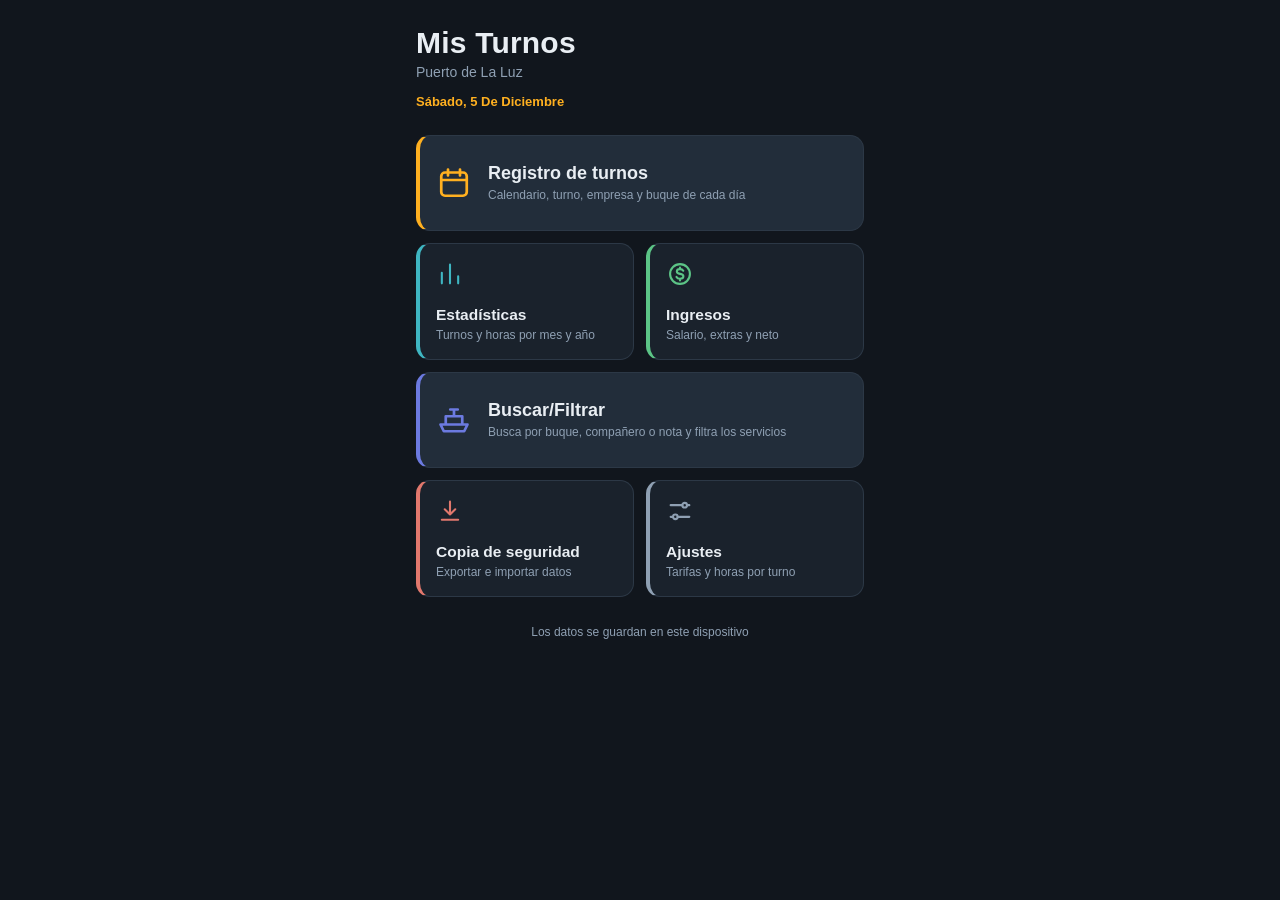
==== index.html @ 4993c2cf "Add files via upload" ====
<!DOCTYPE html>
<html lang="es">
<head>
<meta charset="UTF-8">
<meta name="viewport" content="width=device-width, initial-scale=1, maximum-scale=1, viewport-fit=cover">
<title>Mis Turnos</title>
<link rel="manifest" href="manifest.json">
<meta name="theme-color" content="#11161d">
<meta name="mobile-web-app-capable" content="yes">
<meta name="apple-mobile-web-app-capable" content="yes">
<meta name="apple-mobile-web-app-status-bar-style" content="black-translucent">
<meta name="apple-mobile-web-app-title" content="Mis Turnos">
<link rel="icon" type="image/png" sizes="192x192" href="icons/icon-192.png">
<link rel="apple-touch-icon" href="icons/icon-192.png">
<style>
  :root{
    --bg:#11161d; --surface:#1a222c; --surface2:#222d3a; --border:#2c3846;
    --text:#e9eef3; --text-dim:#8fa0b3;
    --amber:#ffb020; --teal:#3fb6c2; --indigo:#6c7ae0; --violet:#c15fd6;
    --green:#5cc486; --coral:#e2786d;
  }
  *{box-sizing:border-box;-webkit-tap-highlight-color:transparent;}
  html,body{margin:0;min-height:100%;background:var(--bg);color:var(--text);
    font-family:-apple-system,BlinkMacSystemFont,"Segoe UI",Roboto,Helvetica,Arial,sans-serif;}
  body{padding-top:env(safe-area-inset-top,0px);padding-bottom:env(safe-area-inset-bottom,0px);}
  .wrap{max-width:480px;margin:0 auto;padding:26px 16px 40px;}

  header{margin-bottom:26px;}
  header h1{font-size:30px;font-weight:800;letter-spacing:.2px;margin:0;}
  header .place{color:var(--text-dim);font-size:14px;margin-top:4px;}
  header .date{color:var(--amber);font-size:13px;font-weight:600;margin-top:14px;text-transform:capitalize;}

  .menu{display:grid;grid-template-columns:1fr 1fr;gap:12px;}
  .btn{
    --c:var(--amber);
    display:flex;flex-direction:column;justify-content:space-between;gap:18px;
    min-height:112px;padding:16px;border-radius:14px;text-decoration:none;color:var(--text);
    background:var(--surface);border:1px solid var(--border);border-left:4px solid var(--c);
    transition:transform .12s, background .12s;
  }
  .btn:active{transform:scale(.97);background:var(--surface2);}
  .btn:focus-visible{outline:2px solid var(--c);outline-offset:2px;}
  .btn svg{width:28px;height:28px;stroke:var(--c);fill:none;stroke-width:1.8;stroke-linecap:round;stroke-linejoin:round;}
  .btn .t{font-size:15.5px;font-weight:700;line-height:1.2;}
  .btn .d{font-size:12px;color:var(--text-dim);margin-top:3px;line-height:1.3;}
  .btn.main{grid-column:1/-1;flex-direction:row;align-items:center;justify-content:flex-start;gap:16px;min-height:96px;background:var(--surface2);}
  .btn.main svg{width:36px;height:36px;flex-shrink:0;}
  .btn.main .t{font-size:18px;}

  .foot{text-align:center;color:var(--text-dim);font-size:12px;margin-top:28px;}
  @media (prefers-reduced-motion:reduce){.btn{transition:none;}}
</style>
</head>
<body>
<div class="wrap">

  <header>
    <h1>Mis Turnos</h1>
    <div class="place">Puerto de La Luz</div>
    <div class="date" id="fecha"></div>
  </header>

  <nav class="menu">

    <a class="btn main" href="registro.html" style="--c:var(--amber)">
      <svg viewBox="0 0 24 24"><rect x="3.5" y="5" width="17" height="15.5" rx="2.5"/><path d="M8 3v4M16 3v4M3.5 10h17"/></svg>
      <div><div class="t">Registro de turnos</div><div class="d">Calendario, turno, empresa y buque de cada día</div></div>
    </a>

    <a class="btn" href="estadisticas.html" style="--c:var(--teal)">
      <svg viewBox="0 0 24 24"><path d="M5 20V11M12 20V4M19 20v-6"/></svg>
      <div><div class="t">Estadísticas</div><div class="d">Turnos y horas por mes y año</div></div>
    </a>

    <a class="btn" href="ingresos.html" style="--c:var(--green)">
      <svg viewBox="0 0 24 24"><circle cx="12" cy="12" r="8.5"/><path d="M14.8 9.2c-.5-.9-1.5-1.4-2.8-1.4-1.6 0-2.7.8-2.7 2 0 3 5.6 1.2 5.6 4.2 0 1.2-1.2 2.1-2.9 2.1-1.4 0-2.5-.6-3-1.6M12 6.5v1.3M12 16.2v1.3"/></svg>
      <div><div class="t">Ingresos</div><div class="d">Salario, extras y neto</div></div>
    </a>

    <a class="btn main" href="buscar.html" style="--c:var(--indigo)">
      <svg viewBox="0 0 24 24"><path d="M3 15l2.2 4.5h13.6L21 15H3zM6.5 15V9.5h11V15M12 9.5V5M9.5 5h5"/></svg>
      <div><div class="t">Buscar/Filtrar</div><div class="d">Busca por buque, compañero o nota y filtra los servicios</div></div>
    </a>

    <a class="btn" href="copia.html" style="--c:var(--coral)">
      <svg viewBox="0 0 24 24"><path d="M12 4v11M7.5 10.5L12 15l4.5-4.5M5 19.5h14"/></svg>
      <div><div class="t">Copia de seguridad</div><div class="d">Exportar e importar datos</div></div>
    </a>

    <a class="btn" href="ajustes.html" style="--c:var(--text-dim)">
      <svg viewBox="0 0 24 24"><path d="M4 7h10M18 7h2M4 17h2M10 17h10"/><circle cx="16" cy="7" r="2"/><circle cx="8" cy="17" r="2"/></svg>
      <div><div class="t">Ajustes</div><div class="d">Tarifas y horas por turno</div></div>
    </a>

  </nav>

  <div class="foot">Los datos se guardan en este dispositivo</div>
</div>

<script>
  document.getElementById('fecha').textContent =
    new Date().toLocaleDateString('es-ES',{weekday:'long',day:'numeric',month:'long'});

  if('serviceWorker' in navigator){
    window.addEventListener('load',()=>{
      navigator.serviceWorker.register('./service-worker.js').catch(()=>{});
    });
  }
</script>
</body>
</html>
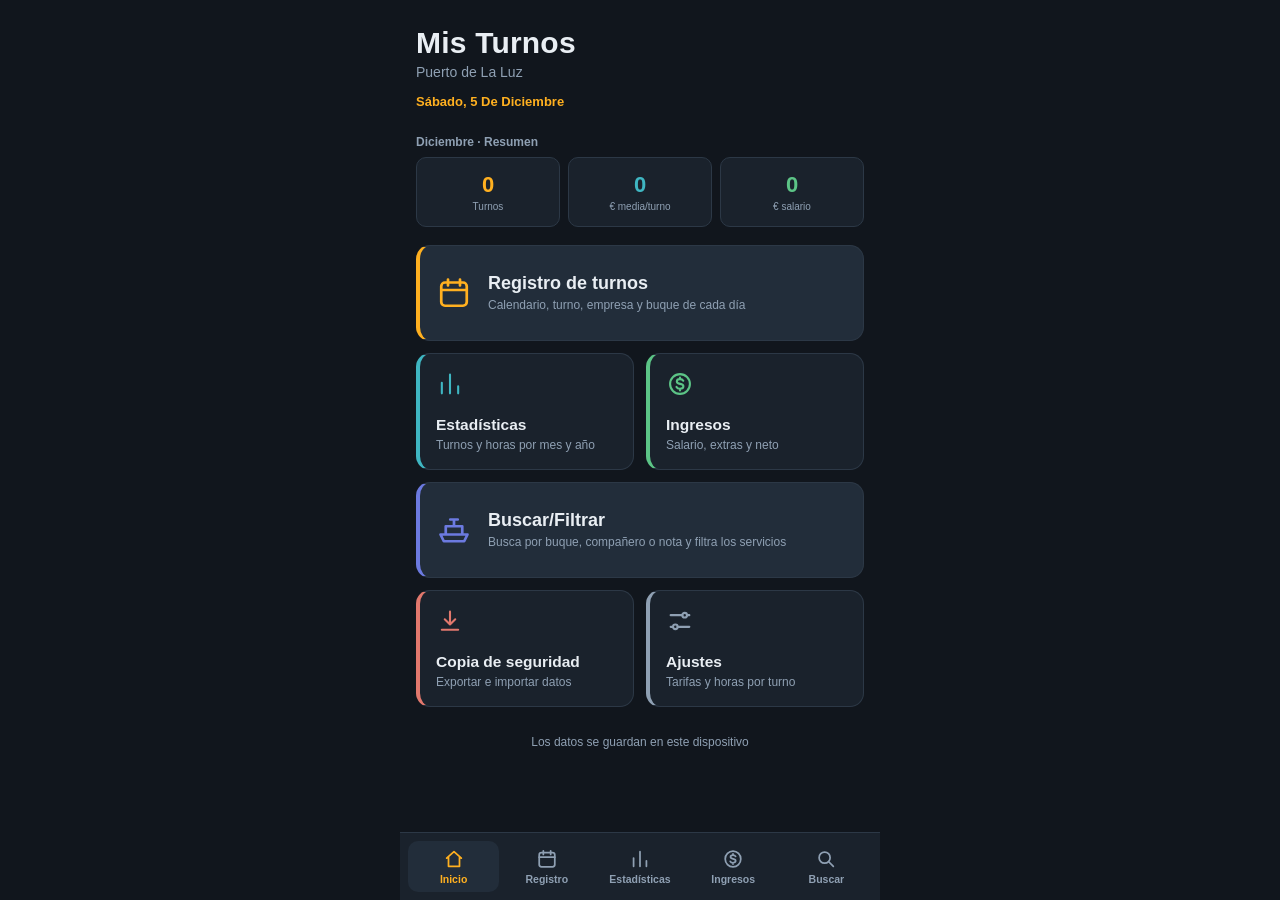
==== commit 8235504b: "Add files via upload" ====
--- a/index.html
+++ b/index.html
@@ -9,50 +9,13 @@
 <meta name="mobile-web-app-capable" content="yes">
 <meta name="apple-mobile-web-app-capable" content="yes">
 <meta name="apple-mobile-web-app-status-bar-style" content="black-translucent">
-<meta name="apple-mobile-web-app-title" content="Mis Turnos">
+<meta name="apple-mobile-web-app-title" content="Turnos 2">
 <link rel="icon" type="image/png" sizes="192x192" href="icons/icon-192.png">
 <link rel="apple-touch-icon" href="icons/icon-192.png">
-<style>
-  :root{
-    --bg:#11161d; --surface:#1a222c; --surface2:#222d3a; --border:#2c3846;
-    --text:#e9eef3; --text-dim:#8fa0b3;
-    --amber:#ffb020; --teal:#3fb6c2; --indigo:#6c7ae0; --violet:#c15fd6;
-    --green:#5cc486; --coral:#e2786d;
-  }
-  *{box-sizing:border-box;-webkit-tap-highlight-color:transparent;}
-  html,body{margin:0;min-height:100%;background:var(--bg);color:var(--text);
-    font-family:-apple-system,BlinkMacSystemFont,"Segoe UI",Roboto,Helvetica,Arial,sans-serif;}
-  body{padding-top:env(safe-area-inset-top,0px);padding-bottom:env(safe-area-inset-bottom,0px);}
-  .wrap{max-width:480px;margin:0 auto;padding:26px 16px 40px;}
-
-  header{margin-bottom:26px;}
-  header h1{font-size:30px;font-weight:800;letter-spacing:.2px;margin:0;}
-  header .place{color:var(--text-dim);font-size:14px;margin-top:4px;}
-  header .date{color:var(--amber);font-size:13px;font-weight:600;margin-top:14px;text-transform:capitalize;}
-
-  .menu{display:grid;grid-template-columns:1fr 1fr;gap:12px;}
-  .btn{
-    --c:var(--amber);
-    display:flex;flex-direction:column;justify-content:space-between;gap:18px;
-    min-height:112px;padding:16px;border-radius:14px;text-decoration:none;color:var(--text);
-    background:var(--surface);border:1px solid var(--border);border-left:4px solid var(--c);
-    transition:transform .12s, background .12s;
-  }
-  .btn:active{transform:scale(.97);background:var(--surface2);}
-  .btn:focus-visible{outline:2px solid var(--c);outline-offset:2px;}
-  .btn svg{width:28px;height:28px;stroke:var(--c);fill:none;stroke-width:1.8;stroke-linecap:round;stroke-linejoin:round;}
-  .btn .t{font-size:15.5px;font-weight:700;line-height:1.2;}
-  .btn .d{font-size:12px;color:var(--text-dim);margin-top:3px;line-height:1.3;}
-  .btn.main{grid-column:1/-1;flex-direction:row;align-items:center;justify-content:flex-start;gap:16px;min-height:96px;background:var(--surface2);}
-  .btn.main svg{width:36px;height:36px;flex-shrink:0;}
-  .btn.main .t{font-size:18px;}
-
-  .foot{text-align:center;color:var(--text-dim);font-size:12px;margin-top:28px;}
-  @media (prefers-reduced-motion:reduce){.btn{transition:none;}}
-</style>
+<link rel="stylesheet" href="estilo.css">
 </head>
 <body>
-<div class="wrap">
+<div class="wrap portada">
 
   <header>
     <h1>Mis Turnos</h1>
@@ -60,34 +23,36 @@
     <div class="date" id="fecha"></div>
   </header>
 
+  <section class="panel" id="panel"></section>
+
   <nav class="menu">
 
-    <a class="btn main" href="registro.html" style="--c:var(--amber)">
+    <a class="btn main c-amber" href="registro.html">
       <svg viewBox="0 0 24 24"><rect x="3.5" y="5" width="17" height="15.5" rx="2.5"/><path d="M8 3v4M16 3v4M3.5 10h17"/></svg>
       <div><div class="t">Registro de turnos</div><div class="d">Calendario, turno, empresa y buque de cada día</div></div>
     </a>
 
-    <a class="btn" href="estadisticas.html" style="--c:var(--teal)">
+    <a class="btn c-teal" href="estadisticas.html">
       <svg viewBox="0 0 24 24"><path d="M5 20V11M12 20V4M19 20v-6"/></svg>
       <div><div class="t">Estadísticas</div><div class="d">Turnos y horas por mes y año</div></div>
     </a>
 
-    <a class="btn" href="ingresos.html" style="--c:var(--green)">
+    <a class="btn c-green" href="ingresos.html">
       <svg viewBox="0 0 24 24"><circle cx="12" cy="12" r="8.5"/><path d="M14.8 9.2c-.5-.9-1.5-1.4-2.8-1.4-1.6 0-2.7.8-2.7 2 0 3 5.6 1.2 5.6 4.2 0 1.2-1.2 2.1-2.9 2.1-1.4 0-2.5-.6-3-1.6M12 6.5v1.3M12 16.2v1.3"/></svg>
       <div><div class="t">Ingresos</div><div class="d">Salario, extras y neto</div></div>
     </a>
 
-    <a class="btn main" href="buscar.html" style="--c:var(--indigo)">
+    <a class="btn main c-indigo" href="buscar.html">
       <svg viewBox="0 0 24 24"><path d="M3 15l2.2 4.5h13.6L21 15H3zM6.5 15V9.5h11V15M12 9.5V5M9.5 5h5"/></svg>
       <div><div class="t">Buscar/Filtrar</div><div class="d">Busca por buque, compañero o nota y filtra los servicios</div></div>
     </a>
 
-    <a class="btn" href="copia.html" style="--c:var(--coral)">
+    <a class="btn c-coral" href="copia.html">
       <svg viewBox="0 0 24 24"><path d="M12 4v11M7.5 10.5L12 15l4.5-4.5M5 19.5h14"/></svg>
       <div><div class="t">Copia de seguridad</div><div class="d">Exportar e importar datos</div></div>
     </a>
 
-    <a class="btn" href="ajustes.html" style="--c:var(--text-dim)">
+    <a class="btn c-dim" href="ajustes.html">
       <svg viewBox="0 0 24 24"><path d="M4 7h10M18 7h2M4 17h2M10 17h10"/><circle cx="16" cy="7" r="2"/><circle cx="8" cy="17" r="2"/></svg>
       <div><div class="t">Ajustes</div><div class="d">Tarifas y horas por turno</div></div>
     </a>
@@ -97,7 +62,30 @@
   <div class="foot">Los datos se guardan en este dispositivo</div>
 </div>
 
+<script src="datos.js"></script>
+<script src="nav.js"></script>
 <script>
+  function pintarPanel(){
+    var n = new Date(), mes = Datos.mes(n.getFullYear(), n.getMonth());
+    var turnos = 0, conSalario = 0, sumaSalario = 0, salario = 0;
+    Object.values(mes).forEach(function(e){
+      var s = parseFloat(e.salario) || 0;
+      if(e.shift && e.shift !== 'L'){ turnos++; if(s > 0){ conSalario++; sumaSalario += s; } }
+      salario += s;
+    });
+    var media = conSalario ? sumaSalario / conSalario : 0;
+    var f = function(x){ return x.toLocaleString('es-ES', {maximumFractionDigits: 2}); };
+    document.getElementById('panel').innerHTML =
+      '<div class="mes">' + Datos.MESES[n.getMonth()] + ' · resumen</div>' +
+      '<div class="grandes">' +
+        '<div class="g"><div class="n">' + turnos + '</div><div class="l">Turnos</div></div>' +
+        '<div class="g"><div class="n">' + f(media) + '</div><div class="l">€ media/turno</div></div>' +
+        '<div class="g"><div class="n">' + f(salario) + '</div><div class="l">€ salario</div></div>' +
+      '</div>';
+  }
+  pintarPanel();
+  window.addEventListener('pageshow', pintarPanel);
+
   document.getElementById('fecha').textContent =
     new Date().toLocaleDateString('es-ES',{weekday:'long',day:'numeric',month:'long'});
 
--- a/estilo.css
+++ b/estilo.css
@@ -0,0 +1,217 @@
+:root{
+  --bg:#11161d;--surface:#1a222c;--surface2:#222d3a;--border:#2c3846;
+  --text:#e9eef3;--text-dim:#8fa0b3;
+  --amber:#ffb020;--teal:#3fb6c2;--indigo:#6c7ae0;--violet:#c15fd6;--grey:#4c5b6c;
+  --radius:10px;
+  --green:#5cc486;--coral:#e2786d;
+}
+*{box-sizing:border-box;-webkit-tap-highlight-color:transparent;}
+html,body{margin:0;min-height:100%;background:var(--bg);color:var(--text);
+  font-family:-apple-system,BlinkMacSystemFont,"Segoe UI",Roboto,Helvetica,Arial,sans-serif;}
+body{padding-top:env(safe-area-inset-top,0px);padding-bottom:env(safe-area-inset-bottom,0px);}
+.wrap{max-width:480px;margin:0 auto;padding:16px 14px 96px;}
+
+.topbar{display:flex;align-items:center;gap:12px;margin-bottom:18px;}
+.topbar a.back{
+  width:38px;height:38px;border-radius:10px;border:1px solid var(--border);background:var(--surface);
+  color:var(--text);display:flex;align-items:center;justify-content:center;text-decoration:none;font-size:18px;
+}
+.topbar h1{font-size:21px;font-weight:800;margin:0;}
+
+.monthbar{display:flex;align-items:center;justify-content:space-between;
+  background:var(--surface);border:1px solid var(--border);border-radius:var(--radius);padding:10px 8px;margin-bottom:14px;}
+.monthbar button{background:var(--surface2);border:1px solid var(--border);color:var(--text);
+  width:36px;height:36px;border-radius:8px;font-size:16px;cursor:pointer;}
+.monthbar .label{font-weight:700;font-size:16px;text-transform:capitalize;}
+
+.stats{display:grid;grid-template-columns:repeat(4,1fr);gap:8px;margin-bottom:10px;}
+.stat{background:var(--surface);border:1px solid var(--border);border-radius:var(--radius);padding:10px 4px;text-align:center;}
+.stat .n{font-size:18px;font-weight:800;font-variant-numeric:tabular-nums;}
+.stat .l{font-size:10px;color:var(--text-dim);margin-top:2px;}
+.stat.M .n{color:var(--amber);} .stat.T .n{color:var(--teal);}
+.stat.N .n{color:var(--indigo);} .stat.MA .n{color:var(--violet);}
+.stat.wide{grid-column:span 2;background:var(--surface2);}
+.stat.wide .n{font-size:19px;}
+
+.weekdays,.grid{display:grid;grid-template-columns:repeat(7,1fr);gap:6px;}
+.weekdays{margin:16px 0 6px;}
+.weekdays span{text-align:center;font-size:11px;color:var(--text-dim);font-weight:600;}
+.day{position:relative;aspect-ratio:1/1;border-radius:9px;background:var(--surface);border:1px solid var(--border);
+  display:flex;flex-direction:column;align-items:center;justify-content:center;cursor:pointer;user-select:none;}
+.day.empty{background:transparent;border:none;cursor:default;}
+.day .num{font-size:13px;font-weight:600;font-variant-numeric:tabular-nums;}
+.day.today{box-shadow:inset 0 0 0 2px var(--text-dim);}
+.day .tag{font-size:9px;font-weight:800;margin-top:1px;}
+.day .co{position:absolute;top:3px;left:4px;font-size:8px;font-weight:800;color:var(--text-dim);}
+.day .note-dot{position:absolute;top:4px;right:5px;width:5px;height:5px;border-radius:50%;background:var(--text-dim);}
+.day.M{background:rgba(255,176,32,.16);border-color:rgba(255,176,32,.5);} .day.M .num{color:var(--amber);}
+.day.T{background:rgba(63,182,194,.16);border-color:rgba(63,182,194,.5);} .day.T .num{color:var(--teal);}
+.day.N{background:rgba(108,122,224,.18);border-color:rgba(108,122,224,.55);} .day.N .num{color:var(--indigo);}
+.day.MA{background:rgba(193,95,214,.18);border-color:rgba(193,95,214,.55);} .day.MA .num{color:var(--violet);}
+.day.L{background:rgba(76,91,108,.25);border-color:var(--grey);}
+.day.L .num{color:var(--text-dim);text-decoration:line-through;}
+
+.legend{display:flex;gap:12px;justify-content:center;margin-top:16px;flex-wrap:wrap;}
+.legend span{font-size:11px;color:var(--text-dim);display:flex;align-items:center;gap:5px;}
+.legend i{width:9px;height:9px;border-radius:3px;display:inline-block;}
+.legend i.M{background:var(--amber);} .legend i.T{background:var(--teal);}
+.legend i.N{background:var(--indigo);} .legend i.MA{background:var(--violet);} .legend i.L{background:var(--grey);}
+.hint{text-align:center;color:var(--text-dim);font-size:11.5px;margin-top:14px;line-height:1.5;}
+
+.overlay{position:fixed;inset:0;background:rgba(6,9,13,.72);display:none;align-items:flex-end;justify-content:center;z-index:50;}
+.overlay.open{display:flex;}
+.sheet{width:100%;max-width:480px;background:var(--surface);border-radius:16px 16px 0 0;
+  padding:18px 18px calc(22px + env(safe-area-inset-bottom,0px));border:1px solid var(--border);border-bottom:none;
+  max-height:88vh;overflow-y:auto;}
+.sheet h2{margin:0 0 4px;font-size:17px;}
+.sheet .dsub{color:var(--text-dim);font-size:12.5px;margin-bottom:14px;text-transform:capitalize;}
+.shiftpick{display:grid;grid-template-columns:repeat(3,1fr);gap:8px;margin-bottom:14px;}
+.shiftpick button{border-radius:9px;border:1px solid var(--border);background:var(--surface2);color:var(--text);
+  padding:10px 4px;font-size:12px;font-weight:700;cursor:pointer;}
+.shiftpick button.active.M{background:var(--amber);color:#221600;border-color:var(--amber);}
+.shiftpick button.active.T{background:var(--teal);color:#03272a;border-color:var(--teal);}
+.shiftpick button.active.N{background:var(--indigo);color:#12123a;border-color:var(--indigo);}
+.shiftpick button.active.MA{background:var(--violet);color:#2a0c30;border-color:var(--violet);}
+.shiftpick button.active.L{background:var(--grey);color:#fff;border-color:var(--grey);}
+label{display:block;font-size:11.5px;color:var(--text-dim);margin:10px 0 5px;}
+.field,select,textarea{width:100%;background:var(--surface2);border:1px solid var(--border);color:var(--text);
+  border-radius:9px;padding:10px 9px;font-size:14px;font-family:inherit;}
+textarea{min-height:56px;resize:vertical;}
+.field-row{display:grid;grid-template-columns:1fr 1fr;gap:8px;}
+.sheet .row{display:flex;gap:8px;margin-top:16px;}
+.sheet .row button{flex:1;padding:12px;border-radius:9px;border:none;font-size:14px;font-weight:700;cursor:pointer;}
+.btn-save{background:var(--amber);color:#221600;}
+.btn-cancel{background:var(--surface2);color:var(--text-dim);border:1px solid var(--border) !important;}
+
+.equipo-rol{font-size:12px;color:var(--text);font-weight:700;margin:12px 0 5px;}
+.equipo-campos{display:grid;grid-template-columns:96px 1fr;gap:8px;}
+
+.stats.dos{grid-template-columns:1fr 1fr;}
+.stats.dos .stat{padding:14px 6px;}
+.stat.full{grid-column:1/-1;}
+.card{background:var(--surface);border:1px solid var(--border);border-radius:var(--radius);padding:14px;margin-bottom:16px;}
+.card .row2{display:grid;grid-template-columns:1fr auto;gap:8px;}
+.card .row2 button{padding:0 16px;border:none;border-radius:9px;background:var(--amber);color:#221600;font-weight:700;font-size:14px;cursor:pointer;}
+.card .note{font-size:12px;color:var(--text-dim);margin-top:8px;line-height:1.4;}
+.dash-section{margin:22px 0 0;}
+.dash-section h3{font-size:13.5px;color:var(--text-dim);margin:0 0 10px;font-weight:700;}
+.barrow{display:flex;align-items:center;gap:8px;margin-bottom:8px;}
+.barrow .blabel{width:92px;font-size:12px;color:var(--text-dim);flex-shrink:0;}
+.barrow .btrack{flex:1;background:var(--surface2);border-radius:6px;height:16px;overflow:hidden;}
+.barrow .bfill{height:100%;border-radius:6px;}
+.barrow .bval{width:74px;text-align:right;font-size:12px;font-weight:700;flex-shrink:0;font-variant-numeric:tabular-nums;}
+.vacio{color:var(--text-dim);font-size:13px;padding:6px 0;}
+
+.ret-fila{display:grid;grid-template-columns:1fr 128px;gap:8px;align-items:center;padding:7px 0;border-bottom:1px solid var(--border);}
+.ret-fila:last-of-type{border-bottom:none;}
+.ret-fila.irpf{grid-template-columns:1fr 66px 104px;}
+.ret-fila .nom{font-size:13.5px;font-weight:600;}
+.ret-fila .field{text-align:right;padding:9px 8px;}
+.card h2{font-size:15px;margin:0 0 4px;}
+.card .sub{font-size:12px;color:var(--text-dim);margin-bottom:6px;}
+
+.unidad{position:relative;}
+.unidad::after{content:attr(data-u);position:absolute;right:10px;top:50%;transform:translateY(-50%);color:var(--text-dim);font-size:14px;pointer-events:none;}
+.unidad .field{padding-right:26px;}
+
+.viewtoggle{display:flex;gap:8px;margin:14px 0;}
+.viewtoggle button{flex:1;padding:9px 0;border-radius:9px;border:1px solid var(--border);background:var(--surface);color:var(--text-dim);font-size:13px;font-weight:700;cursor:pointer;}
+.viewtoggle button.active{background:var(--amber);color:#221600;border-color:var(--amber);}
+.filtros{display:grid;grid-template-columns:1fr 1fr;gap:8px;margin-top:8px;}
+.filtros select{padding:9px 8px;font-size:13px;}
+.stats.tres{grid-template-columns:repeat(3,1fr);margin-bottom:14px;}
+.item{background:var(--surface);border:1px solid var(--border);border-radius:var(--radius);padding:11px 12px;margin-bottom:8px;}
+.it-top{display:flex;justify-content:space-between;gap:8px;font-size:14px;font-weight:700;}
+.it-sub{font-size:12px;color:var(--text-dim);margin-top:3px;line-height:1.4;}
+.it-nota{font-size:12px;color:var(--text-dim);margin-top:4px;font-style:italic;}
+.buque .bh{cursor:pointer;}
+.buque .bd{margin-top:10px;border-top:1px solid var(--border);padding-top:6px;}
+.buque .srv{padding:7px 0;border-bottom:1px solid var(--border);font-size:12.5px;line-height:1.4;}
+.buque .srv:last-of-type{border-bottom:none;}
+.acciones{display:flex;gap:8px;margin-top:10px;}
+.acciones button{flex:1;padding:9px 4px;border-radius:9px;border:1px solid var(--border);background:var(--surface2);color:var(--text);font-size:12.5px;font-weight:700;cursor:pointer;}
+[hidden]{display:none !important;}
+
+.btn-limpiar{margin-left:auto;padding:9px 14px;border-radius:9px;border:1px solid var(--border);background:var(--surface2);color:var(--text);font-size:13px;font-weight:700;cursor:pointer;}
+.btn-limpiar:active{background:var(--surface);}
+
+.accion{width:100%;padding:13px;border-radius:10px;border:none;background:var(--amber);color:#221600;font-size:14.5px;font-weight:700;cursor:pointer;margin-top:12px;}
+.accion.sec{background:var(--surface2);color:var(--text);border:1px solid var(--border);}
+.estado{margin-top:14px;font-size:13px;line-height:1.5;padding:11px 12px;border-radius:9px;background:var(--surface2);}
+.estado:empty{display:none;}
+.estado.ok{border-left:3px solid var(--green);}
+.estado.err{border-left:3px solid var(--coral);}
+.card p{margin:0;font-size:13px;line-height:1.5;color:var(--text-dim);}
+
+.dos{display:grid;grid-template-columns:1fr 1fr;gap:8px;}
+.dos .accion{margin-top:12px;}
+
+.tar-cab,.tar-fila{display:grid;grid-template-columns:1fr 92px 82px;gap:8px;align-items:center;}
+.tar-cab{font-size:11.5px;color:var(--text-dim);padding:10px 0 4px;}
+.tar-cab span:nth-child(n+2){text-align:right;padding-right:4px;}
+.tar-fila{padding:6px 0;border-bottom:1px solid var(--border);}
+.tar-fila:last-child{border-bottom:none;}
+.tar-fila .nom{font-size:13px;font-weight:600;}
+.tar-fila .field{text-align:right;padding:9px 8px;}
+.etq{display:inline-block;margin-left:6px;font-size:10.5px;font-weight:700;padding:1px 6px;border-radius:5px;}
+.etq.fes{background:rgba(63,182,194,.18);color:var(--teal);}
+.etq.sab{background:rgba(193,95,214,.18);color:var(--violet);}
+.comp-fila{display:grid;grid-template-columns:84px 1fr 40px;gap:8px;margin-bottom:8px;}
+.comp-fila .field{padding:9px 8px;}
+.borrar{border-radius:9px;border:1px solid var(--border);background:var(--surface2);color:var(--coral);font-size:15px;cursor:pointer;}
+.comp-nuevo{display:grid;grid-template-columns:84px 1fr;gap:8px;margin-top:14px;}
+
+.barrow.ancho .bval{width:128px;}
+.barrow.ancho .blabel{width:96px;}
+.stats.tres .stat .n{font-size:17px;}
+
+/* ===== Portada (index.html) ===== */
+.wrap.portada{padding:26px 16px 96px;}
+.portada header{margin-bottom:26px;}
+.portada header h1{font-size:30px;font-weight:800;letter-spacing:.2px;margin:0;}
+.portada header .place{color:var(--text-dim);font-size:14px;margin-top:4px;}
+.portada header .date{color:var(--amber);font-size:13px;font-weight:600;margin-top:14px;text-transform:capitalize;}
+.menu{display:grid;grid-template-columns:1fr 1fr;gap:12px;}
+.btn{
+  --c:var(--amber);
+  display:flex;flex-direction:column;justify-content:space-between;gap:18px;
+  min-height:112px;padding:16px;border-radius:14px;text-decoration:none;color:var(--text);
+  background:var(--surface);border:1px solid var(--border);border-left:4px solid var(--c);
+  transition:transform .12s, background .12s;
+}
+.btn:active{transform:scale(.97);background:var(--surface2);}
+.btn:focus-visible{outline:2px solid var(--c);outline-offset:2px;}
+.btn svg{width:28px;height:28px;stroke:var(--c);fill:none;stroke-width:1.8;stroke-linecap:round;stroke-linejoin:round;}
+.btn .t{font-size:15.5px;font-weight:700;line-height:1.2;}
+.btn .d{font-size:12px;color:var(--text-dim);margin-top:3px;line-height:1.3;}
+.btn.main{grid-column:1/-1;flex-direction:row;align-items:center;justify-content:flex-start;gap:16px;min-height:96px;background:var(--surface2);}
+.btn.main svg{width:36px;height:36px;flex-shrink:0;}
+.btn.main .t{font-size:18px;}
+/* color de cada botón */
+.c-amber{--c:var(--amber);}
+.c-teal{--c:var(--teal);}
+.c-green{--c:var(--green);}
+.c-indigo{--c:var(--indigo);}
+.c-coral{--c:var(--coral);}
+.c-dim{--c:var(--text-dim);}
+.portada .foot{text-align:center;color:var(--text-dim);font-size:12px;margin-top:28px;}
+@media (prefers-reduced-motion:reduce){.btn{transition:none;}}
+
+/* ===== Panel de resumen de la portada ===== */
+.panel{margin-bottom:18px;}
+.panel .mes{font-size:12px;color:var(--text-dim);font-weight:700;margin-bottom:8px;text-transform:capitalize;}
+.panel .grandes{display:grid;grid-template-columns:repeat(3,1fr);gap:8px;}
+.panel .g{background:var(--surface);border:1px solid var(--border);border-radius:var(--radius);padding:14px 6px;text-align:center;}
+.panel .g .n{font-size:22px;font-weight:800;font-variant-numeric:tabular-nums;}
+.panel .g .l{font-size:10px;color:var(--text-dim);margin-top:3px;}
+.panel .g:nth-child(1) .n{color:var(--amber);}
+.panel .g:nth-child(2) .n{color:var(--teal);}
+.panel .g:nth-child(3) .n{color:var(--green);}
+
+/* ===== Barra de navegación inferior (nav.js) ===== */
+.navbar{position:fixed;left:0;right:0;bottom:0;z-index:40;max-width:480px;margin:0 auto;display:grid;grid-template-columns:repeat(5,1fr);gap:2px;
+  padding:8px 8px calc(8px + env(safe-area-inset-bottom,0px));background:var(--surface);border-top:1px solid var(--border);}
+.navbar a{display:flex;flex-direction:column;align-items:center;gap:3px;padding:7px 0;border-radius:10px;color:var(--text-dim);text-decoration:none;font-size:10.5px;font-weight:700;}
+.navbar a svg{width:22px;height:22px;stroke:currentColor;fill:none;stroke-width:1.9;stroke-linecap:round;stroke-linejoin:round;}
+.navbar a.on{color:var(--amber);background:var(--surface2);}
+.navbar a:active{background:var(--surface2);}
